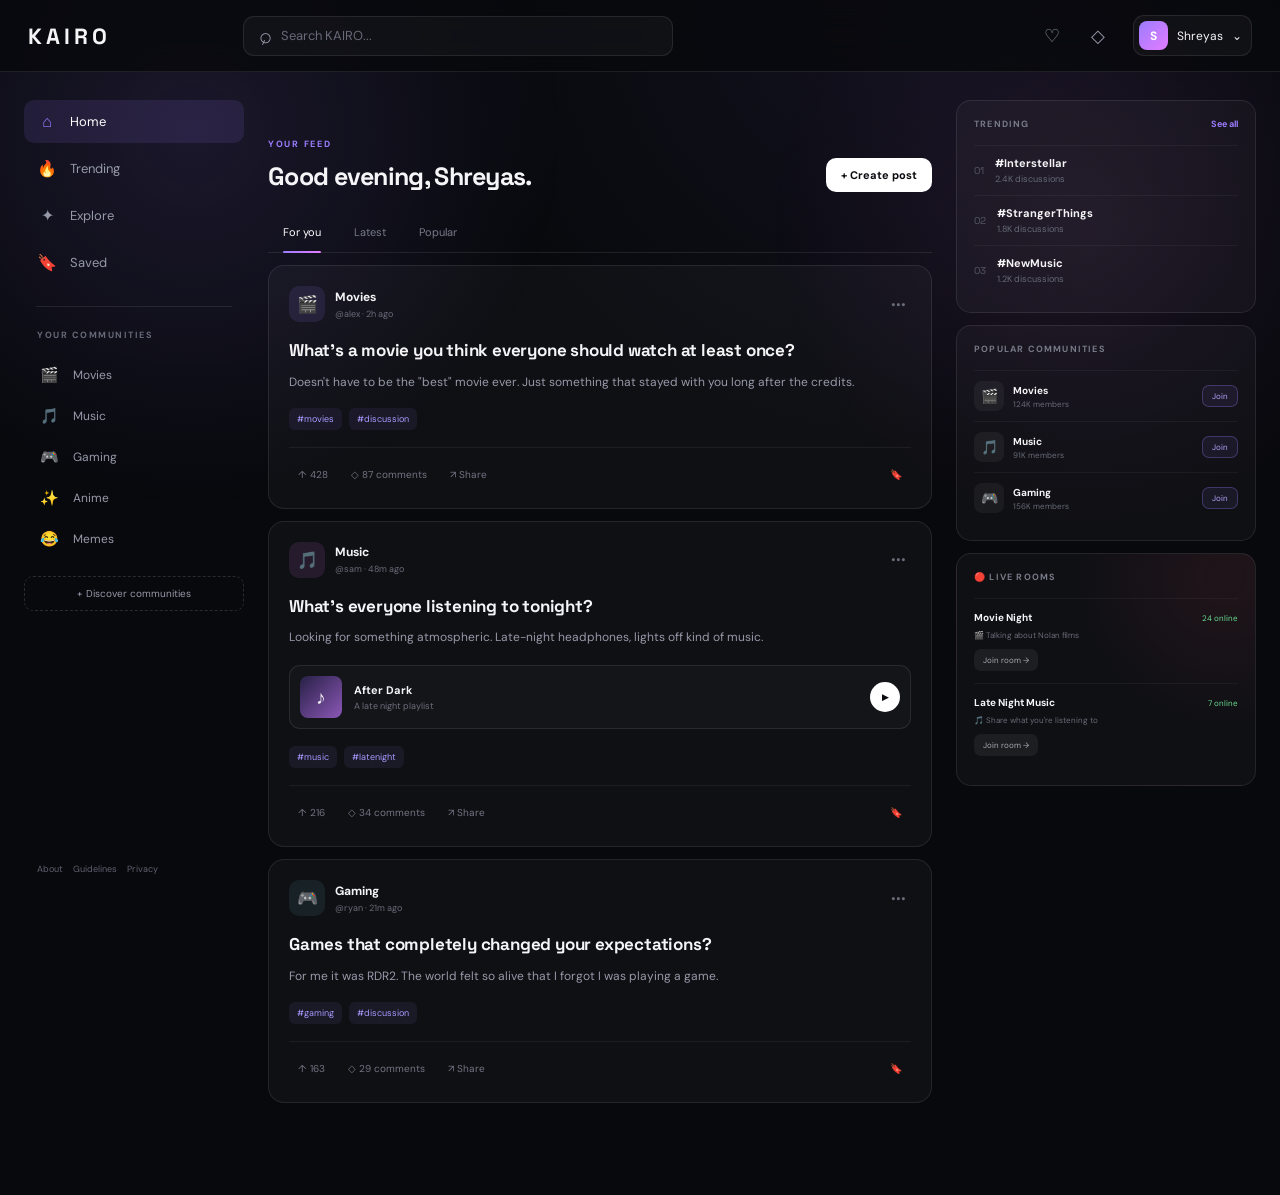
==== frontend/app.html @ 6ef253f0 "Initial KAIRO project" ====
<!DOCTYPE html>
<html lang="en">
<head>
    <meta charset="UTF-8">
    <meta name="viewport" content="width=device-width, initial-scale=1.0">

    <title>KAIRO — Home</title>

    <link rel="stylesheet" href="style.css">
</head>

<body class="app-page">

    <!-- =========================
         TOP NAVIGATION
    ========================== -->

    <header class="app-navbar">

        <div class="app-logo">
            KAIRO
        </div>

        <div class="search-box">
            <span>⌕</span>
            <input
                type="text"
                placeholder="Search KAIRO..."
                id="searchInput"
            >
        </div>

        <div class="app-actions">

            <button class="icon-button" title="Notifications">
                ♡
            </button>

            <button class="icon-button" title="Messages">
                ◇
            </button>

            <button class="profile-button">
                <span class="mini-avatar">S</span>
                <span class="profile-name">Shreyas</span>
                <span>⌄</span>
            </button>

        </div>

    </header>


    <!-- =========================
         APP LAYOUT
    ========================== -->

    <div class="app-layout">


        <!-- =========================
             LEFT SIDEBAR
        ========================== -->

        <aside class="sidebar">

            <nav class="side-navigation">

                <a href="#" class="side-link active">
                    <span>⌂</span>
                    <span>Home</span>
                </a>

                <a href="#" class="side-link">
                    <span>🔥</span>
                    <span>Trending</span>
                </a>

                <a href="#" class="side-link">
                    <span>✦</span>
                    <span>Explore</span>
                </a>

                <a href="#" class="side-link">
                    <span>🔖</span>
                    <span>Saved</span>
                </a>

            </nav>


            <div class="sidebar-divider"></div>


            <div class="sidebar-section">

                <div class="sidebar-title">
                    YOUR COMMUNITIES
                </div>

                <a href="#" class="community-link">
                    <span class="community-icon">🎬</span>
                    <span>Movies</span>
                </a>

                <a href="#" class="community-link">
                    <span class="community-icon">🎵</span>
                    <span>Music</span>
                </a>

                <a href="#" class="community-link">
                    <span class="community-icon">🎮</span>
                    <span>Gaming</span>
                </a>

                <a href="#" class="community-link">
                    <span class="community-icon">✨</span>
                    <span>Anime</span>
                </a>

                <a href="#" class="community-link">
                    <span class="community-icon">😂</span>
                    <span>Memes</span>
                </a>

            </div>


            <button class="discover-button">
                + Discover communities
            </button>


            <div class="sidebar-bottom">

                <span>About</span>
                <span>Guidelines</span>
                <span>Privacy</span>

            </div>

        </aside>


        <!-- =========================
             MAIN FEED
        ========================== -->

        <main class="feed">


            <!-- Feed Header -->

            <div class="feed-header">

                <div>

                    <span class="feed-eyebrow">
                        YOUR FEED
                    </span>

                    <h1>
                        Good evening, Shreyas.
                    </h1>

                </div>


                <button class="create-post-button">
                    + Create post
                </button>

            </div>


            <!-- Feed Filters -->

            <div class="feed-tabs">

                <button class="feed-tab active">
                    For you
                </button>

                <button class="feed-tab">
                    Latest
                </button>

                <button class="feed-tab">
                    Popular
                </button>

            </div>


            <!-- =========================
                 POST 1
            ========================== -->

            <article class="post-card">

                <div class="post-top">

                    <div class="post-community-icon">
                        🎬
                    </div>

                    <div class="post-community-info">

                        <strong>
                            Movies
                        </strong>

                        <span>
                            @alex · 2h ago
                        </span>

                    </div>

                    <button class="post-menu">
                        •••
                    </button>

                </div>


                <h2>
                    What's a movie you think everyone should watch at least once?
                </h2>

                <p class="post-text">
                    Doesn't have to be the "best" movie ever.
                    Just something that stayed with you long after the credits.
                </p>


                <div class="post-tags">
                    <span>#movies</span>
                    <span>#discussion</span>
                </div>


                <div class="post-actions">

                    <button class="vote-button">
                        ↑ <span>428</span>
                    </button>

                    <button class="comment-button">
                        ◇ <span>87 comments</span>
                    </button>

                    <button>
                        ↗ <span>Share</span>
                    </button>

                    <button class="save-post">
                        🔖
                    </button>

                </div>

            </article>


            <!-- =========================
                 POST 2
            ========================== -->

            <article class="post-card">

                <div class="post-top">

                    <div class="post-community-icon music-icon">
                        🎵
                    </div>

                    <div class="post-community-info">

                        <strong>
                            Music
                        </strong>

                        <span>
                            @sam · 48m ago
                        </span>

                    </div>

                    <button class="post-menu">
                        •••
                    </button>

                </div>


                <h2>
                    What's everyone listening to tonight?
                </h2>

                <p class="post-text">
                    Looking for something atmospheric.
                    Late-night headphones, lights off kind of music.
                </p>


                <div class="music-preview">

                    <div class="album-art">
                        ♪
                    </div>

                    <div class="track-info">

                        <strong>
                            After Dark
                        </strong>

                        <span>
                            A late night playlist
                        </span>

                    </div>

                    <button class="play-button">
                        ▶
                    </button>

                </div>


                <div class="post-tags">
                    <span>#music</span>
                    <span>#latenight</span>
                </div>


                <div class="post-actions">

                    <button class="vote-button">
                        ↑ <span>216</span>
                    </button>

                    <button class="comment-button">
                        ◇ <span>34 comments</span>
                    </button>

                    <button>
                        ↗ <span>Share</span>
                    </button>

                    <button class="save-post">
                        🔖
                    </button>

                </div>

            </article>


            <!-- =========================
                 POST 3
            ========================== -->

            <article class="post-card">

                <div class="post-top">

                    <div class="post-community-icon gaming-icon">
                        🎮
                    </div>

                    <div class="post-community-info">

                        <strong>
                            Gaming
                        </strong>

                        <span>
                            @ryan · 21m ago
                        </span>

                    </div>

                    <button class="post-menu">
                        •••
                    </button>

                </div>


                <h2>
                    Games that completely changed your expectations?
                </h2>

                <p class="post-text">
                    For me it was RDR2. The world felt so alive
                    that I forgot I was playing a game.
                </p>


                <div class="post-tags">
                    <span>#gaming</span>
                    <span>#discussion</span>
                </div>


                <div class="post-actions">

                    <button class="vote-button">
                        ↑ <span>163</span>
                    </button>

                    <button class="comment-button">
                        ◇ <span>29 comments</span>
                    </button>

                    <button>
                        ↗ <span>Share</span>
                    </button>

                    <button class="save-post">
                        🔖
                    </button>

                </div>

            </article>

        </main>


        <!-- =========================
             RIGHT SIDEBAR
        ========================== -->

        <aside class="right-sidebar">


            <!-- Trending -->

            <section class="right-card">

                <div class="right-card-header">

                    <span>
                        TRENDING
                    </span>

                    <a href="#">
                        See all
                    </a>

                </div>


                <div class="trending-item">

                    <span class="trending-number">
                        01
                    </span>

                    <div>

                        <strong>
                            #Interstellar
                        </strong>

                        <small>
                            2.4K discussions
                        </small>

                    </div>

                </div>


                <div class="trending-item">

                    <span class="trending-number">
                        02
                    </span>

                    <div>

                        <strong>
                            #StrangerThings
                        </strong>

                        <small>
                            1.8K discussions
                        </small>

                    </div>

                </div>


                <div class="trending-item">

                    <span class="trending-number">
                        03
                    </span>

                    <div>

                        <strong>
                            #NewMusic
                        </strong>

                        <small>
                            1.2K discussions
                        </small>

                    </div>

                </div>

            </section>


            <!-- Communities -->

            <section class="right-card">

                <div class="right-card-header">

                    <span>
                        POPULAR COMMUNITIES
                    </span>

                </div>


                <div class="popular-community">

                    <span class="popular-icon">
                        🎬
                    </span>

                    <div>

                        <strong>
                            Movies
                        </strong>

                        <small>
                            124K members
                        </small>

                    </div>

                    <button>
                        Join
                    </button>

                </div>


                <div class="popular-community">

                    <span class="popular-icon">
                        🎵
                    </span>

                    <div>

                        <strong>
                            Music
                        </strong>

                        <small>
                            91K members
                        </small>

                    </div>

                    <button>
                        Join
                    </button>

                </div>


                <div class="popular-community">

                    <span class="popular-icon">
                        🎮
                    </span>

                    <div>

                        <strong>
                            Gaming
                        </strong>

                        <small>
                            156K members
                        </small>

                    </div>

                    <button>
                        Join
                    </button>

                </div>

            </section>


            <!-- Live Rooms -->

            <section class="right-card live-card">

                <div class="right-card-header">

                    <span>
                        🔴 LIVE ROOMS
                    </span>

                </div>


                <div class="live-room">

                    <div class="live-room-top">

                        <strong>
                            Movie Night
                        </strong>

                        <span>
                            24 online
                        </span>

                    </div>

                    <small>
                        🎬 Talking about Nolan films
                    </small>

                    <button>
                        Join room →
                    </button>

                </div>


                <div class="live-room">

                    <div class="live-room-top">

                        <strong>
                            Late Night Music
                        </strong>

                        <span>
                            7 online
                        </span>

                    </div>

                    <small>
                        🎵 Share what you're listening to
                    </small>

                    <button>
                        Join room →
                    </button>

                </div>

            </section>

        </aside>

    </div>

<!-- =========================
     COMMENTS MODAL
========================== -->

<div class="modal-overlay" id="commentsModal">

    <div class="comments-modal">

        <div class="modal-header">

            <div>
                <span class="modal-eyebrow">
                    DISCUSSION
                </span>

                <h2>
                    Comments
                </h2>
            </div>

            <button class="close-modal" id="closeComments">
                ×
            </button>

        </div>


        <div class="comments-list" id="commentsList">

            <div class="comment">

                <div class="comment-avatar">
                    A
                </div>

                <div class="comment-body">

                    <div class="comment-meta">
                        <strong>@alex</strong>
                        <span>2h ago</span>
                    </div>

                    <p>
                        Interstellar. Easily one of those movies
                        that hits differently every time.
                    </p>

                    <div class="comment-actions">
                        <span>↑ 42</span>
                        <span>Reply</span>
                    </div>

                </div>

            </div>


            <div class="comment">

                <div class="comment-avatar avatar-blue">
                    S
                </div>

                <div class="comment-body">

                    <div class="comment-meta">
                        <strong>@sam</strong>
                        <span>1h ago</span>
                    </div>

                    <p>
                        I'd say The Dark Knight. Still holds up
                        ridiculously well.
                    </p>

                    <div class="comment-actions">
                        <span>↑ 28</span>
                        <span>Reply</span>
                    </div>

                </div>

            </div>

        </div>


        <div class="comment-composer">

            <div class="comment-avatar my-avatar">
                S
            </div>

            <input
                type="text"
                id="commentInput"
                placeholder="Join the conversation..."
            >

            <button id="sendComment">
                →
            </button>

        </div>

    </div>

</div>

<!-- =========================
     CREATE POST MODAL
========================== -->

<div class="modal-overlay" id="createPostModal">

    <div class="create-post-modal">

        <div class="modal-header">

            <div>
                <span class="modal-eyebrow">
                    SHARE SOMETHING
                </span>

                <h2>
                    Create a post
                </h2>
            </div>

            <button class="close-modal" id="closeCreatePost">
                ×
            </button>

        </div>


        <div class="create-post-body">

            <label for="postCommunity">
                Community
            </label>

            <select id="postCommunity">

                <option value="Movies">
                    🎬 Movies
                </option>

                <option value="Music">
                    🎵 Music
                </option>

                <option value="Gaming">
                    🎮 Gaming
                </option>

                <option value="Anime">
                    ✨ Anime
                </option>

                <option value="Memes">
                    😂 Memes
                </option>

            </select>


            <label for="postTitle">
                Title
            </label>

            <input
                type="text"
                id="postTitle"
                placeholder="What's on your mind?"
                maxlength="150"
            >


            <label for="postContent">
                Description
            </label>

            <textarea
                id="postContent"
                placeholder="Add something to the conversation..."
                maxlength="500"
            ></textarea>


            <div class="composer-footer">

                <span id="characterCount">
                    0 / 500
                </span>

                <div class="composer-buttons">

                    <button
                        class="cancel-post"
                        id="cancelCreatePost"
                    >
                        Cancel
                    </button>

                    <button
                        class="submit-post"
                        id="submitCreatePost"
                    >
                        Post →
                    </button>

                </div>

            </div>

        </div>

    </div>

</div>
    <script src="script.js"></script>

</body>
</html>
---- frontend/style.css ----
@import url('https://fonts.googleapis.com/css2?family=DM+Sans:wght@400;500;600;700&family=Space+Grotesk:wght@500;600;700&display=swap');

:root {
    --bg: #08090d;
    --bg-soft: #0d0f15;
    --card: rgba(255, 255, 255, 0.045);
    --card-hover: rgba(255, 255, 255, 0.075);
    --border: rgba(255, 255, 255, 0.09);
    --text: #f5f5f7;
    --muted: #9699a8;
    --purple: #9b7cff;
    --pink: #e47cff;
    --cyan: #6ee7ff;
    --green: #61e294;
}

* {
    margin: 0;
    padding: 0;
    box-sizing: border-box;
}

html {
    scroll-behavior: smooth;
}

body {
    background: var(--bg);
    color: var(--text);
    font-family: "DM Sans", sans-serif;
    overflow-x: hidden;
}

body::before {
    content: "";
    position: fixed;
    inset: 0;
    pointer-events: none;
    background:
        radial-gradient(
            circle at 15% 15%,
            rgba(155, 124, 255, 0.13),
            transparent 28%
        ),
        radial-gradient(
            circle at 85% 25%,
            rgba(228, 124, 255, 0.08),
            transparent 25%
        );
    z-index: -1;
}

button,
a {
    font-family: inherit;
}

button {
    cursor: pointer;
}

/* =========================
   NAVBAR
========================= */

.navbar {
    width: min(1180px, calc(100% - 48px));
    margin: 0 auto;
    height: 82px;

    display: flex;
    align-items: center;
    justify-content: space-between;
}

.logo {
    font-family: "Space Grotesk", sans-serif;
    font-size: 25px;
    font-weight: 700;
    letter-spacing: 5px;
}

.nav-links {
    display: flex;
    gap: 34px;
}

.nav-links a {
    color: var(--muted);
    text-decoration: none;
    font-size: 14px;
    transition: 0.25s ease;
}

.nav-links a:hover {
    color: var(--text);
}

.nav-actions {
    display: flex;
    align-items: center;
    gap: 10px;
}

.login-btn,
.signup-btn {
    border: 0;
    border-radius: 10px;
    padding: 10px 17px;
    font-size: 13px;
    transition: 0.25s ease;
}

.login-btn {
    background: transparent;
    color: var(--text);
}

.login-btn:hover {
    background: rgba(255, 255, 255, 0.06);
}

.signup-btn {
    background: white;
    color: #090a0e;
    font-weight: 600;
}

.signup-btn:hover {
    transform: translateY(-2px);
    box-shadow: 0 8px 30px rgba(255, 255, 255, 0.12);
}

/* =========================
   HERO
========================= */

.hero {
    width: min(1180px, calc(100% - 48px));
    min-height: 700px;
    margin: 0 auto;

    display: grid;
    grid-template-columns: 1fr 0.9fr;
    align-items: center;
    gap: 60px;
}

.hero-content {
    max-width: 620px;
}

.eyebrow,
.section-heading span,
.preview-text > span,
.cta span {
    color: var(--purple);
    font-size: 11px;
    font-weight: 700;
    letter-spacing: 2px;
}

.eyebrow {
    margin-bottom: 25px;
}

.hero h1 {
    font-family: "Space Grotesk", sans-serif;
    font-size: clamp(52px, 6vw, 82px);
    line-height: 0.98;
    letter-spacing: -4px;
    margin-bottom: 28px;
}

.hero h1 span {
    display: block;
    background: linear-gradient(
        100deg,
        var(--purple),
        var(--pink),
        var(--cyan)
    );
    -webkit-background-clip: text;
    background-clip: text;
    color: transparent;
}

.hero-content > p {
    color: var(--muted);
    max-width: 520px;
    font-size: 17px;
    line-height: 1.7;
}

.hero-buttons {
    display: flex;
    gap: 12px;
    margin-top: 34px;
}

.primary-btn,
.secondary-btn {
    border-radius: 12px;
    padding: 14px 20px;
    font-size: 14px;
    font-weight: 600;
    transition: 0.25s ease;
}

.primary-btn {
    border: 0;
    background: linear-gradient(110deg, var(--purple), var(--pink));
    color: white;
    box-shadow: 0 12px 40px rgba(155, 124, 255, 0.2);
}

.primary-btn span {
    margin-left: 9px;
    font-size: 17px;
}

.primary-btn:hover {
    transform: translateY(-3px);
    box-shadow: 0 16px 45px rgba(155, 124, 255, 0.3);
}

.secondary-btn {
    border: 1px solid var(--border);
    background: rgba(255, 255, 255, 0.035);
    color: var(--text);
}

.secondary-btn:hover {
    background: rgba(255, 255, 255, 0.08);
}

/* =========================
   HERO VISUAL
========================= */

.hero-visual {
    position: relative;
    height: 500px;
    display: flex;
    align-items: center;
    justify-content: center;
}

.orb {
    width: 320px;
    height: 320px;
    border-radius: 50%;

    background:
        radial-gradient(
            circle at 35% 30%,
            rgba(255, 255, 255, 0.8),
            rgba(155, 124, 255, 0.35) 15%,
            rgba(155, 124, 255, 0.08) 48%,
            transparent 70%
        );

    filter: blur(1px);

    box-shadow:
        0 0 80px rgba(155, 124, 255, 0.18),
        inset 0 0 80px rgba(228, 124, 255, 0.08);

    animation: float 7s ease-in-out infinite;
}

@keyframes float {
    0%,
    100% {
        transform: translateY(0);
    }

    50% {
        transform: translateY(-18px);
    }
}

.floating-card {
    position: absolute;
    z-index: 2;

    display: flex;
    align-items: center;
    gap: 12px;

    padding: 13px 17px;

    min-width: 175px;

    border: 1px solid var(--border);
    border-radius: 15px;

    background: rgba(18, 19, 27, 0.78);
    backdrop-filter: blur(18px);

    box-shadow: 0 20px 60px rgba(0, 0, 0, 0.35);

    animation: cardFloat 6s ease-in-out infinite;
}

.floating-card strong {
    display: block;
    font-size: 13px;
}

.floating-card small {
    display: block;
    margin-top: 3px;
    color: var(--muted);
    font-size: 10px;
}

.card-icon {
    width: 38px;
    height: 38px;

    display: grid;
    place-items: center;

    border-radius: 11px;
    background: rgba(255, 255, 255, 0.07);

    font-size: 18px;
}

.card-one {
    top: 75px;
    left: 10px;
}

.card-two {
    top: 205px;
    right: -5px;
    animation-delay: -2s;
}

.card-three {
    bottom: 80px;
    left: 45px;
    animation-delay: -4s;
}

@keyframes cardFloat {
    0%,
    100% {
        transform: translateY(0);
    }

    50% {
        transform: translateY(-9px);
    }
}

/* =========================
   CATEGORIES
========================= */

.categories {
    width: min(1180px, calc(100% - 48px));
    margin: 80px auto 150px;
}

.section-heading {
    margin-bottom: 35px;
}

.section-heading h2 {
    margin-top: 12px;
    font-family: "Space Grotesk", sans-serif;
    font-size: 38px;
    letter-spacing: -1.5px;
}

.category-grid {
    display: grid;
    grid-template-columns: repeat(3, 1fr);
    gap: 14px;
}

.category-card {
    padding: 25px;

    border: 1px solid var(--border);
    border-radius: 18px;

    background: var(--card);

    transition:
        transform 0.3s ease,
        background 0.3s ease,
        border-color 0.3s ease;
}

.category-card:hover {
    transform: translateY(-6px);
    background: var(--card-hover);
    border-color: rgba(155, 124, 255, 0.3);
}

.category-emoji {
    font-size: 27px;
    margin-bottom: 25px;
}

.category-card h3 {
    font-family: "Space Grotesk", sans-serif;
    font-size: 18px;
    margin-bottom: 7px;
}

.category-card p {
    color: var(--muted);
    font-size: 13px;
}

/* =========================
   COMMUNITY PREVIEW
========================= */

.community-preview {
    width: min(1180px, calc(100% - 48px));
    margin: 0 auto 150px;

    display: grid;
    grid-template-columns: 0.75fr 1.25fr;
    align-items: center;
    gap: 80px;
}

.preview-text h2 {
    margin: 16px 0 20px;

    font-family: "Space Grotesk", sans-serif;
    font-size: 48px;
    line-height: 1.05;
    letter-spacing: -2px;
}

.preview-text em {
    font-style: normal;

    background: linear-gradient(
        100deg,
        var(--purple),
        var(--pink)
    );

    -webkit-background-clip: text;
    background-clip: text;
    color: transparent;
}

.preview-text p {
    color: var(--muted);
    line-height: 1.7;
    font-size: 15px;
}

.preview-window {
    overflow: hidden;

    border: 1px solid var(--border);
    border-radius: 22px;

    background: rgba(255, 255, 255, 0.035);
    box-shadow: 0 30px 80px rgba(0, 0, 0, 0.35);
}

.window-header {
    display: flex;
    justify-content: space-between;
    align-items: center;

    padding: 18px 20px;

    border-bottom: 1px solid var(--border);
}

.window-community {
    display: flex;
    align-items: center;
    gap: 12px;
}

.window-community > span {
    font-size: 22px;
}

.window-community strong,
.window-community small {
    display: block;
}

.window-community strong {
    font-size: 13px;
}

.window-community small {
    margin-top: 3px;
    color: var(--muted);
    font-size: 10px;
}

.online {
    color: var(--green);
    font-size: 10px;
}

.post {
    display: flex;
    gap: 13px;
    padding: 22px 20px;

    border-bottom: 1px solid rgba(255, 255, 255, 0.055);
}

.avatar {
    width: 34px;
    height: 34px;

    flex-shrink: 0;

    display: grid;
    place-items: center;

    border-radius: 50%;

    background: linear-gradient(135deg, var(--purple), var(--pink));

    font-size: 12px;
    font-weight: 700;
}

.avatar-two {
    background: linear-gradient(135deg, #58d6ff, #6678ff);
}

.post-content {
    flex: 1;
}

.post-meta {
    display: flex;
    gap: 8px;
    align-items: center;
}

.post-meta strong {
    font-size: 12px;
}

.post-meta span {
    color: var(--muted);
    font-size: 10px;
}

.post-content h3 {
    margin: 9px 0 17px;

    font-size: 14px;
    font-weight: 500;
    line-height: 1.5;
}

.post-actions {
    display: flex;
    gap: 18px;

    color: var(--muted);
    font-size: 10px;
}

/* =========================
   CTA
========================= */

.cta {
    width: min(1180px, calc(100% - 48px));
    margin: 0 auto 100px;

    padding: 90px 30px;

    text-align: center;

    border: 1px solid var(--border);
    border-radius: 28px;

    background:
        radial-gradient(
            circle at 50% 100%,
            rgba(155, 124, 255, 0.14),
            transparent 50%
        ),
        rgba(255, 255, 255, 0.025);
}

.cta h2 {
    margin: 15px 0 30px;

    font-family: "Space Grotesk", sans-serif;
    font-size: clamp(35px, 5vw, 58px);
    letter-spacing: -2px;
}

/* =========================
   FOOTER
========================= */

footer {
    width: min(1180px, calc(100% - 48px));

    margin: 0 auto;
    padding: 30px 0 45px;

    display: flex;
    align-items: center;
    justify-content: space-between;

    border-top: 1px solid var(--border);

    color: var(--muted);
    font-size: 11px;
}

.footer-logo {
    color: var(--text);

    font-family: "Space Grotesk", sans-serif;
    font-weight: 700;
    letter-spacing: 4px;
}

/* =========================
   RESPONSIVE
========================= */

@media (max-width: 850px) {

    .navbar {
        height: 70px;
    }

    .nav-links {
        display: none;
    }

    .hero {
        grid-template-columns: 1fr;
        gap: 20px;
        padding-top: 70px;
    }

    .hero-visual {
        height: 400px;
    }

    .hero h1 {
        font-size: 58px;
    }

    .category-grid {
        grid-template-columns: repeat(2, 1fr);
    }

    .community-preview {
        grid-template-columns: 1fr;
        gap: 45px;
    }
}

@media (max-width: 550px) {

    .navbar,
    .hero,
    .categories,
    .community-preview,
    .cta,
    footer {
        width: min(100% - 30px, 1180px);
    }

    .signup-btn {
        padding: 9px 12px;
    }

    .hero {
        padding-top: 50px;
    }

    .hero h1 {
        font-size: 46px;
        letter-spacing: -2.5px;
    }

    .hero-content > p {
        font-size: 15px;
    }

    .hero-buttons {
        flex-direction: column;
        align-items: stretch;
    }

    .hero-visual {
        height: 340px;
    }

    .orb {
        width: 250px;
        height: 250px;
    }

    .card-one {
        left: 0;
        top: 45px;
    }

    .card-two {
        right: 0;
        top: 150px;
    }

    .card-three {
        left: 15px;
        bottom: 35px;
    }

    .category-grid {
        grid-template-columns: 1fr;
    }

    .categories,
    .community-preview {
        margin-bottom: 100px;
    }

    .preview-text h2 {
        font-size: 38px;
    }

    .cta {
        padding: 65px 20px;
    }

    footer {
        flex-direction: column;
        gap: 12px;
        text-align: center;
    }
}
/* =====================================================
   KAIRO APP
   ===================================================== */

.app-page {
    min-height: 100vh;
    background:
        radial-gradient(
            circle at 70% 0%,
            rgba(155, 124, 255, 0.07),
            transparent 30%
        ),
        #08090d;
}


/* =========================
   APP NAVBAR
========================= */

.app-navbar {
    position: sticky;
    top: 0;
    z-index: 100;

    height: 72px;

    padding: 0 28px;

    display: flex;
    align-items: center;
    gap: 35px;

    border-bottom: 1px solid var(--border);

    background: rgba(8, 9, 13, 0.82);
    backdrop-filter: blur(20px);
}

.app-logo {
    width: 180px;

    font-family: "Space Grotesk", sans-serif;
    font-size: 22px;
    font-weight: 700;
    letter-spacing: 4px;
}

.search-box {
    width: min(430px, 40vw);

    height: 40px;

    display: flex;
    align-items: center;
    gap: 10px;

    padding: 0 14px;

    border: 1px solid var(--border);
    border-radius: 11px;

    background: rgba(255, 255, 255, 0.035);
}

.search-box span {
    color: var(--muted);
    font-size: 22px;
    transform: rotate(-20deg);
}

.search-box input {
    width: 100%;

    border: 0;
    outline: 0;

    background: transparent;

    color: var(--text);

    font-family: inherit;
    font-size: 13px;
}

.search-box input::placeholder {
    color: #676a78;
}

.app-actions {
    margin-left: auto;

    display: flex;
    align-items: center;
    gap: 8px;
}

.icon-button {
    width: 38px;
    height: 38px;

    border: 1px solid transparent;
    border-radius: 10px;

    background: transparent;
    color: var(--muted);

    font-size: 18px;

    transition: 0.2s ease;
}

.icon-button:hover {
    color: var(--text);
    background: rgba(255, 255, 255, 0.06);
    border-color: var(--border);
}

.profile-button {
    margin-left: 8px;

    display: flex;
    align-items: center;
    gap: 9px;

    padding: 5px 9px 5px 5px;

    border: 1px solid var(--border);
    border-radius: 11px;

    background: rgba(255, 255, 255, 0.035);
    color: var(--text);

    font-size: 12px;
}

.mini-avatar {
    width: 29px;
    height: 29px;

    display: grid;
    place-items: center;

    border-radius: 8px;

    background: linear-gradient(
        135deg,
        var(--purple),
        var(--pink)
    );

    color: white;
    font-weight: 700;
}


/* =========================
   MAIN APP LAYOUT
========================= */

.app-layout {
    max-width: 1440px;
    margin: 0 auto;

    display: grid;
    grid-template-columns: 220px minmax(450px, 700px) 300px;
    justify-content: center;
    gap: 24px;

    padding: 28px 24px 80px;
}


/* =========================
   LEFT SIDEBAR
========================= */

.sidebar {
    position: sticky;
    top: 100px;

    height: calc(100vh - 125px);

    display: flex;
    flex-direction: column;
}

.side-navigation {
    display: flex;
    flex-direction: column;
    gap: 4px;
}

.side-link {
    display: flex;
    align-items: center;
    gap: 13px;

    padding: 11px 13px;

    border-radius: 10px;

    color: var(--muted);
    text-decoration: none;

    font-size: 13px;

    transition: 0.2s ease;
}

.side-link > span:first-child {
    width: 20px;
    text-align: center;
    font-size: 16px;
}

.side-link:hover {
    color: var(--text);
    background: rgba(255, 255, 255, 0.045);
}

.side-link.active {
    color: white;
    background: rgba(155, 124, 255, 0.12);
}

.side-link.active > span:first-child {
    color: var(--purple);
}

.sidebar-divider {
    height: 1px;
    margin: 22px 12px;

    background: var(--border);
}

.sidebar-section {
    display: flex;
    flex-direction: column;
    gap: 3px;
}

.sidebar-title {
    margin: 0 13px 12px;

    color: #666978;

    font-size: 9px;
    font-weight: 700;
    letter-spacing: 1.5px;
}

.community-link {
    display: flex;
    align-items: center;
    gap: 11px;

    padding: 9px 13px;

    color: var(--muted);
    text-decoration: none;

    border-radius: 9px;

    font-size: 12px;

    transition: 0.2s ease;
}

.community-link:hover {
    color: var(--text);
    background: rgba(255, 255, 255, 0.045);
}

.community-icon {
    width: 25px;
    text-align: center;
    font-size: 15px;
}

.discover-button {
    margin-top: 18px;

    padding: 10px;

    border: 1px dashed rgba(255, 255, 255, 0.14);
    border-radius: 9px;

    background: transparent;
    color: var(--muted);

    font-size: 10px;

    transition: 0.2s ease;
}

.discover-button:hover {
    color: var(--text);
    border-color: rgba(155, 124, 255, 0.5);
}

.sidebar-bottom {
    margin-top: auto;

    display: flex;
    flex-wrap: wrap;
    gap: 10px;

    padding: 0 13px;

    color: #5f6270;

    font-size: 9px;
}


/* =========================
   FEED
========================= */

.feed {
    min-width: 0;
}

.feed-header {
    min-height: 92px;

    display: flex;
    align-items: flex-end;
    justify-content: space-between;

    margin-bottom: 22px;
}

.feed-eyebrow {
    color: var(--purple);

    font-size: 9px;
    font-weight: 700;
    letter-spacing: 1.7px;
}

.feed-header h1 {
    margin-top: 8px;

    font-family: "Space Grotesk", sans-serif;

    font-size: 25px;
    letter-spacing: -0.7px;
}

.create-post-button {
    padding: 10px 15px;

    border: 0;
    border-radius: 10px;

    background: white;
    color: #090a0e;

    font-size: 11px;
    font-weight: 700;

    transition: 0.2s ease;
}

.create-post-button:hover {
    transform: translateY(-2px);
    box-shadow: 0 10px 25px rgba(255, 255, 255, 0.1);
}


/* =========================
   FEED TABS
========================= */

.feed-tabs {
    display: flex;
    gap: 3px;

    margin-bottom: 12px;

    border-bottom: 1px solid var(--border);
}

.feed-tab {
    position: relative;

    padding: 11px 15px 13px;

    border: 0;
    background: transparent;

    color: #777a88;

    font-size: 11px;
}

.feed-tab:hover {
    color: var(--text);
}

.feed-tab.active {
    color: white;
}

.feed-tab.active::after {
    content: "";

    position: absolute;
    left: 15px;
    right: 15px;
    bottom: -1px;

    height: 2px;

    border-radius: 2px;

    background: linear-gradient(
        90deg,
        var(--purple),
        var(--pink)
    );
}


/* =========================
   POST CARDS
========================= */

.post-card {
    margin-bottom: 12px;

    padding: 20px;

    border: 1px solid var(--border);
    border-radius: 16px;

    background: rgba(255, 255, 255, 0.032);

    transition:
        border-color 0.25s ease,
        background 0.25s ease,
        transform 0.25s ease;
}

.post-card:hover {
    border-color: rgba(155, 124, 255, 0.18);
    background: rgba(255, 255, 255, 0.045);
}

.post-top {
    display: flex;
    align-items: center;
    gap: 10px;

    margin-bottom: 17px;
}

.post-community-icon {
    width: 36px;
    height: 36px;

    display: grid;
    place-items: center;

    border-radius: 10px;

    background: rgba(155, 124, 255, 0.12);

    font-size: 17px;
}

.music-icon {
    background: rgba(228, 124, 255, 0.1);
}

.gaming-icon {
    background: rgba(110, 231, 255, 0.08);
}

.post-community-info {
    flex: 1;
}

.post-community-info strong {
    display: block;

    color: var(--text);

    font-size: 12px;
}

.post-community-info span {
    display: block;

    margin-top: 3px;

    color: #696c7a;

    font-size: 9px;
}

.post-menu {
    padding: 5px;

    border: 0;

    background: transparent;
    color: #686b78;

    font-size: 13px;
}

.post-menu:hover {
    color: var(--text);
}

.post-card h2 {
    margin-bottom: 10px;

    font-family: "Space Grotesk", sans-serif;

    font-size: 17px;
    line-height: 1.4;
    letter-spacing: -0.2px;
}

.post-text {
    margin-bottom: 15px;

    color: var(--muted);

    font-size: 12px;
    line-height: 1.65;
}

.post-tags {
    display: flex;
    gap: 7px;

    margin-bottom: 17px;
}

.post-tags span {
    padding: 5px 8px;

    border-radius: 6px;

    background: rgba(155, 124, 255, 0.08);

    color: #a99aff;

    font-size: 9px;
}

.post-actions {
    display: flex;
    align-items: center;
    gap: 5px;

    padding-top: 13px;

    border-top: 1px solid rgba(255, 255, 255, 0.055);
}

.post-actions button {
    padding: 7px 9px;

    border: 0;
    border-radius: 7px;

    background: transparent;
    color: #727583;

    font-family: inherit;
    font-size: 10px;

    transition: 0.2s ease;
}

.post-actions button:hover {
    color: var(--text);
    background: rgba(255, 255, 255, 0.05);
}

.post-actions .save-post {
    margin-left: auto;
}


/* =========================
   MUSIC PREVIEW
========================= */

.music-preview {
    display: flex;
    align-items: center;
    gap: 12px;

    margin: 17px 0;

    padding: 10px;

    border: 1px solid var(--border);
    border-radius: 11px;

    background: rgba(255, 255, 255, 0.025);
}

.album-art {
    width: 42px;
    height: 42px;

    display: grid;
    place-items: center;

    border-radius: 8px;

    background:
        linear-gradient(
            135deg,
            #282047,
            #8b58b6
        );

    font-size: 19px;
}

.track-info {
    flex: 1;
}

.track-info strong {
    display: block;
    font-size: 11px;
}

.track-info span {
    display: block;

    margin-top: 3px;

    color: #6c6f7c;

    font-size: 9px;
}

.play-button {
    width: 30px;
    height: 30px;

    display: grid;
    place-items: center;

    border: 0;
    border-radius: 50%;

    background: white;
    color: #090a0e;

    font-size: 9px;
}


/* =========================
   RIGHT SIDEBAR
========================= */

.right-sidebar {
    display: flex;
    flex-direction: column;
    gap: 12px;
}

.right-card {
    padding: 17px;

    border: 1px solid var(--border);
    border-radius: 15px;

    background: rgba(255, 255, 255, 0.032);
}

.right-card-header {
    display: flex;
    align-items: center;
    justify-content: space-between;

    margin-bottom: 15px;

    color: #777a88;

    font-size: 9px;
    font-weight: 700;
    letter-spacing: 1.2px;
}

.right-card-header a {
    color: var(--purple);

    text-decoration: none;

    font-size: 9px;
    letter-spacing: 0;
}

.trending-item {
    display: flex;
    align-items: center;
    gap: 11px;

    padding: 10px 0;

    border-top: 1px solid rgba(255, 255, 255, 0.045);
}

.trending-number {
    color: #555865;

    font-family: "Space Grotesk", sans-serif;

    font-size: 10px;
}

.trending-item strong {
    display: block;

    font-size: 11px;
}

.trending-item small {
    display: block;

    margin-top: 3px;

    color: #666a77;

    font-size: 9px;
}


/* =========================
   POPULAR COMMUNITIES
========================= */

.popular-community {
    display: flex;
    align-items: center;
    gap: 9px;

    padding: 10px 0;

    border-top: 1px solid rgba(255, 255, 255, 0.045);
}

.popular-icon {
    width: 30px;
    height: 30px;

    display: grid;
    place-items: center;

    border-radius: 8px;

    background: rgba(255, 255, 255, 0.05);

    font-size: 14px;
}

.popular-community > div {
    flex: 1;
}

.popular-community strong {
    display: block;

    font-size: 10px;
}

.popular-community small {
    display: block;

    margin-top: 2px;

    color: #686b78;

    font-size: 8px;
}

.popular-community button {
    padding: 5px 9px;

    border: 1px solid rgba(155, 124, 255, 0.3);
    border-radius: 7px;

    background: rgba(155, 124, 255, 0.08);

    color: #b5a6ff;

    font-size: 8px;
}


/* =========================
   LIVE ROOMS
========================= */

.live-card {
    background:
        radial-gradient(
            circle at 90% 10%,
            rgba(255, 70, 100, 0.07),
            transparent 45%
        ),
        rgba(255, 255, 255, 0.032);
}

.live-room {
    padding: 12px 0;

    border-top: 1px solid rgba(255, 255, 255, 0.045);
}

.live-room-top {
    display: flex;
    align-items: center;
    justify-content: space-between;
}

.live-room-top strong {
    font-size: 10px;
}

.live-room-top span {
    color: #67dd91;

    font-size: 8px;
}

.live-room > small {
    display: block;

    margin-top: 6px;

    color: #696c79;

    font-size: 8px;
}

.live-room button {
    margin-top: 9px;

    padding: 6px 9px;

    border: 0;
    border-radius: 7px;

    background: rgba(255, 255, 255, 0.055);

    color: #a8aab5;

    font-size: 8px;
}


/* =========================
   APP RESPONSIVE
========================= */

@media (max-width: 1150px) {

    .app-layout {
        grid-template-columns: 190px minmax(430px, 1fr);
    }

    .right-sidebar {
        display: none;
    }

    .app-logo {
        width: 150px;
    }
}


@media (max-width: 760px) {

    .app-navbar {
        padding: 0 16px;
        gap: 15px;
    }

    .app-logo {
        width: auto;
    }

    .search-box {
        flex: 1;
        width: auto;
    }

    .profile-name {
        display: none;
    }

    .sidebar {
        display: none;
    }

    .app-layout {
        display: block;
        padding: 18px 14px 60px;
    }

    .feed-header {
        align-items: center;
    }

    .feed-header h1 {
        font-size: 21px;
    }

    .create-post-button {
        padding: 9px 11px;
    }
}


@media (max-width: 500px) {

    .app-navbar {
        height: 62px;
    }

    .app-logo {
        font-size: 18px;
        letter-spacing: 3px;
    }

    .icon-button {
        width: 32px;
        height: 32px;
    }

    .profile-button {
        display: none;
    }

    .search-box {
        height: 36px;
    }

    .feed-header {
        gap: 10px;
    }

    .feed-header h1 {
        font-size: 18px;
    }

    .feed-eyebrow {
        font-size: 8px;
    }

    .create-post-button {
        white-space: nowrap;
        font-size: 9px;
    }

    .post-card {
        padding: 16px;
    }

    .post-card h2 {
        font-size: 15px;
    }

    .post-actions {
        gap: 0;
    }

    .post-actions button {
        padding: 7px 6px;
        font-size: 9px;
    }
}
/* =====================================================
   COMMENTS MODAL
===================================================== */

.modal-overlay {
    position: fixed;
    inset: 0;
    z-index: 500;

    display: none;
    align-items: center;
    justify-content: center;

    padding: 20px;

    background: rgba(0, 0, 0, 0.72);
    backdrop-filter: blur(10px);
}

.modal-overlay.open {
    display: flex;
}

.comments-modal {
    width: min(620px, 100%);
    max-height: min(720px, 90vh);

    display: flex;
    flex-direction: column;

    overflow: hidden;

    border: 1px solid rgba(255, 255, 255, 0.11);
    border-radius: 20px;

    background:
        radial-gradient(
            circle at 90% 0%,
            rgba(155, 124, 255, 0.09),
            transparent 35%
        ),
        #101116;

    box-shadow:
        0 30px 100px rgba(0, 0, 0, 0.6);
}


/* Modal header */

.modal-header {
    display: flex;
    align-items: flex-start;
    justify-content: space-between;

    padding: 22px 24px;

    border-bottom: 1px solid var(--border);
}

.modal-eyebrow {
    color: var(--purple);

    font-size: 8px;
    font-weight: 700;
    letter-spacing: 1.7px;
}

.modal-header h2 {
    margin-top: 6px;

    font-family: "Space Grotesk", sans-serif;

    font-size: 22px;
    letter-spacing: -0.5px;
}

.close-modal {
    width: 34px;
    height: 34px;

    display: grid;
    place-items: center;

    border: 0;
    border-radius: 9px;

    background: rgba(255, 255, 255, 0.05);

    color: var(--muted);

    font-size: 22px;

    transition: 0.2s ease;
}

.close-modal:hover {
    background: rgba(255, 255, 255, 0.09);
    color: white;
}


/* Comments list */

.comments-list {
    flex: 1;

    overflow-y: auto;

    padding: 6px 24px 18px;
}

.comment {
    display: flex;
    gap: 12px;

    padding: 18px 0;

    border-bottom: 1px solid rgba(255, 255, 255, 0.055);
}

.comment-avatar {
    width: 34px;
    height: 34px;

    flex-shrink: 0;

    display: grid;
    place-items: center;

    border-radius: 50%;

    background: linear-gradient(
        135deg,
        var(--purple),
        var(--pink)
    );

    color: white;

    font-size: 11px;
    font-weight: 700;
}

.avatar-blue {
    background: linear-gradient(
        135deg,
        #58d6ff,
        #6678ff
    );
}

.my-avatar {
    background: linear-gradient(
        135deg,
        #8b7cff,
        #d36eff
    );
}

.comment-body {
    flex: 1;
}

.comment-meta {
    display: flex;
    align-items: center;
    gap: 8px;
}

.comment-meta strong {
    font-size: 11px;
}

.comment-meta span {
    color: #656875;

    font-size: 9px;
}

.comment-body p {
    margin-top: 8px;

    color: #c1c2ca;

    font-size: 12px;
    line-height: 1.6;
}

.comment-actions {
    display: flex;
    gap: 16px;

    margin-top: 9px;

    color: #686b78;

    font-size: 9px;
}

.comment-actions span {
    cursor: pointer;

    transition: 0.2s ease;
}

.comment-actions span:hover {
    color: var(--text);
}


/* Comment composer */

.comment-composer {
    display: flex;
    align-items: center;
    gap: 10px;

    padding: 15px 20px;

    border-top: 1px solid var(--border);

    background: rgba(255, 255, 255, 0.025);
}

.comment-composer input {
    flex: 1;

    min-width: 0;

    height: 40px;

    padding: 0 13px;

    border: 1px solid var(--border);
    border-radius: 10px;

    outline: none;

    background: rgba(255, 255, 255, 0.035);

    color: var(--text);

    font-family: inherit;
    font-size: 11px;

    transition: 0.2s ease;
}

.comment-composer input:focus {
    border-color: rgba(155, 124, 255, 0.5);
    background: rgba(255, 255, 255, 0.05);
}

.comment-composer input::placeholder {
    color: #666976;
}

.comment-composer > button {
    width: 40px;
    height: 40px;

    flex-shrink: 0;

    border: 0;
    border-radius: 10px;

    background: linear-gradient(
        110deg,
        var(--purple),
        var(--pink)
    );

    color: white;

    font-size: 17px;
    font-weight: 700;

    transition: 0.2s ease;
}

.comment-composer > button:hover {
    transform: translateY(-2px);

    box-shadow:
        0 8px 25px rgba(155, 124, 255, 0.25);
}


/* Mobile */

@media (max-width: 550px) {

    .modal-overlay {
        padding: 10px;
    }

    .comments-modal {
        max-height: 94vh;
        border-radius: 16px;
    }

    .modal-header {
        padding: 18px;
    }

    .comments-list {
        padding-left: 18px;
        padding-right: 18px;
    }

    .comment-composer {
        padding: 12px;
    }
}
/* =====================================================
   CREATE POST MODAL
===================================================== */

.create-post-modal {
    width: min(620px, 100%);

    overflow: hidden;

    border: 1px solid rgba(255, 255, 255, 0.11);
    border-radius: 20px;

    background:
        radial-gradient(
            circle at 90% 0%,
            rgba(155, 124, 255, 0.09),
            transparent 35%
        ),
        #101116;

    box-shadow:
        0 30px 100px rgba(0, 0, 0, 0.6);
}

.create-post-body {
    padding: 22px 24px 24px;
}

.create-post-body label {
    display: block;

    margin: 0 0 8px;

    color: #858896;

    font-size: 10px;
    font-weight: 600;
}

.create-post-body label:not(:first-child) {
    margin-top: 20px;
}

.create-post-body select,
.create-post-body input,
.create-post-body textarea {
    width: 100%;

    border: 1px solid var(--border);
    border-radius: 10px;

    outline: none;

    background: rgba(255, 255, 255, 0.035);

    color: var(--text);

    font-family: inherit;
    font-size: 12px;

    transition:
        border-color 0.2s ease,
        background 0.2s ease;
}

.create-post-body select,
.create-post-body input {
    height: 43px;
    padding: 0 13px;
}

.create-post-body textarea {
    min-height: 145px;

    padding: 13px;

    resize: vertical;

    line-height: 1.6;
}

.create-post-body select:focus,
.create-post-body input:focus,
.create-post-body textarea:focus {
    border-color: rgba(155, 124, 255, 0.55);

    background: rgba(255, 255, 255, 0.05);
}

.create-post-body input::placeholder,
.create-post-body textarea::placeholder {
    color: #626572;
}

.create-post-body select {
    cursor: pointer;
}

.create-post-body select option {
    background: #15161d;
    color: white;
}


/* Composer footer */

.composer-footer {
    display: flex;
    align-items: center;
    justify-content: space-between;

    margin-top: 18px;
}

#characterCount {
    color: #656875;

    font-size: 9px;
}

.composer-buttons {
    display: flex;
    gap: 8px;
}

.cancel-post,
.submit-post {
    padding: 9px 14px;

    border-radius: 9px;

    font-family: inherit;
    font-size: 10px;
    font-weight: 600;

    transition: 0.2s ease;
}

.cancel-post {
    border: 1px solid var(--border);

    background: transparent;

    color: var(--muted);
}

.cancel-post:hover {
    background: rgba(255, 255, 255, 0.05);
    color: var(--text);
}

.submit-post {
    border: 0;

    background: linear-gradient(
        110deg,
        var(--purple),
        var(--pink)
    );

    color: white;
}

.submit-post:hover {
    transform: translateY(-2px);

    box-shadow:
        0 8px 25px rgba(155, 124, 255, 0.25);
}


/* Mobile */

@media (max-width: 550px) {

    .create-post-body {
        padding: 18px;
    }

    .create-post-modal {
        border-radius: 16px;
    }

    .create-post-body textarea {
        min-height: 120px;
    }

    .composer-footer {
        align-items: flex-end;
        gap: 12px;
    }

    .composer-buttons {
        flex-shrink: 0;
    }
}
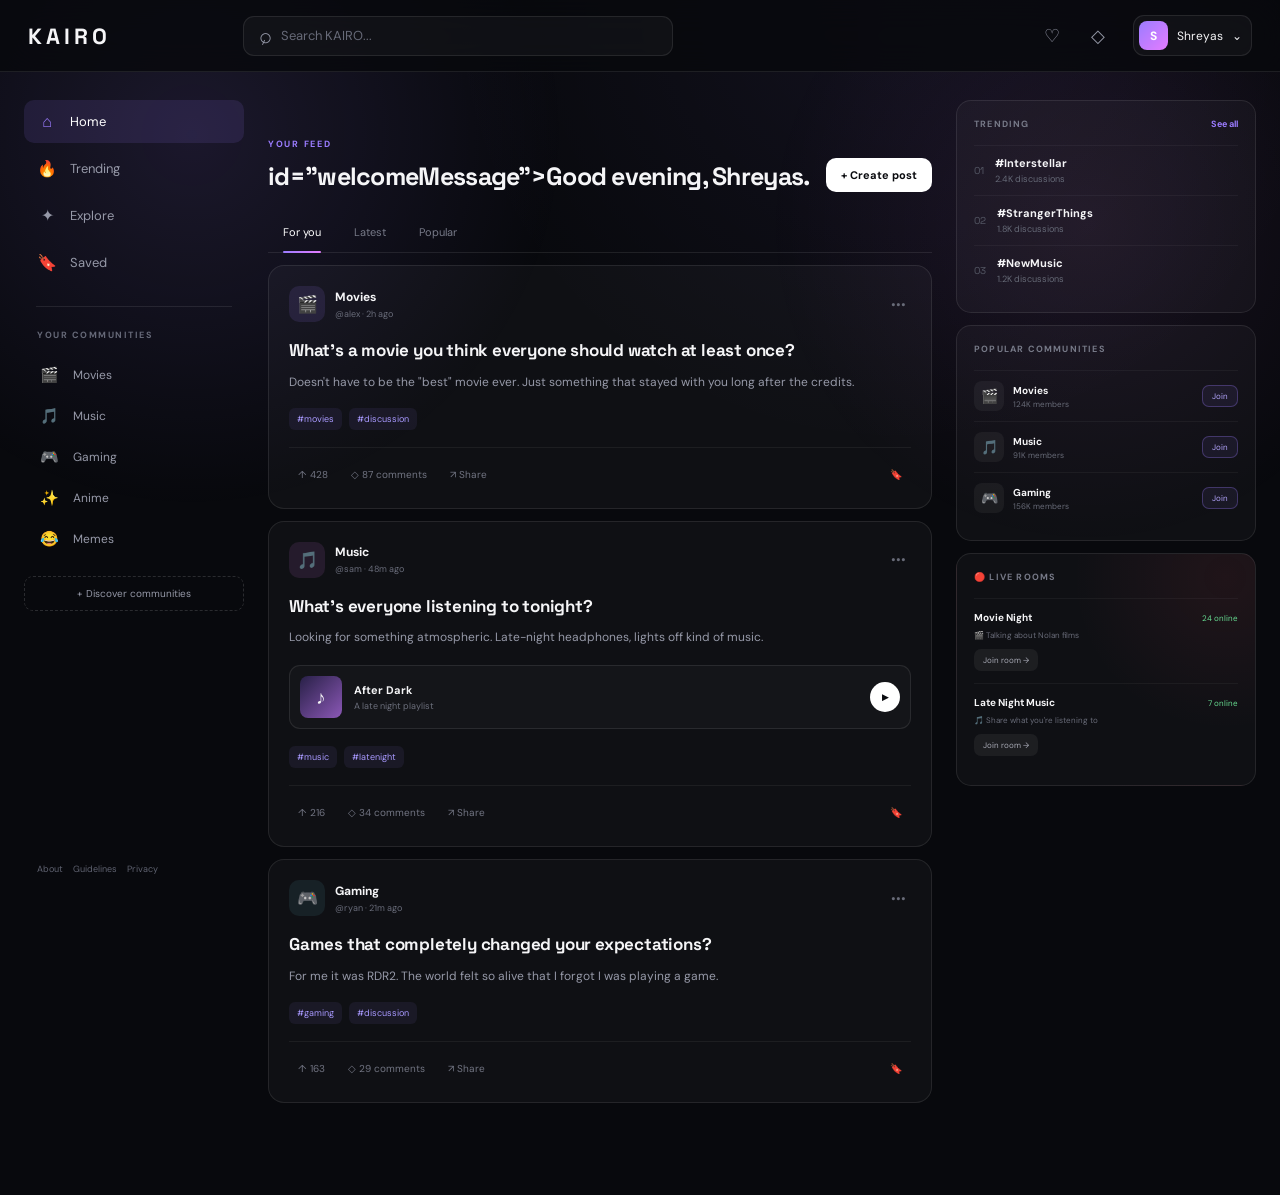
==== commit 7a1fca2e: "Make welcome message dynamic" ====
--- a/frontend/app.html
+++ b/frontend/app.html
@@ -160,7 +160,7 @@
                     </span>
 
                     <h1>
-                        Good evening, Shreyas.
+                        id="welcomeMessage">Good evening, Shreyas.
                     </h1>
 
                 </div>
@@ -897,6 +897,170 @@
     </div>
 
 </div>
+<!-- Authentication Modal -->
+
+<div class="auth-modal" id="authModal">
+
+    <div class="auth-box">
+
+        <button
+            class="auth-close"
+            id="authClose"
+            aria-label="Close"
+        >
+            ×
+        </button>
+
+
+        <div class="auth-header">
+
+            <div class="auth-logo">
+                KAIRO
+            </div>
+
+            <h2 id="authTitle">
+                Welcome back
+            </h2>
+
+            <p id="authSubtitle">
+                Log in to continue to KAIRO.
+            </p>
+
+        </div>
+
+
+        <!-- Login Form -->
+
+        <form
+            id="loginForm"
+            class="auth-form"
+        >
+
+            <label for="loginEmail">
+                Email
+            </label>
+
+            <input
+                type="email"
+                id="loginEmail"
+                placeholder="you@example.com"
+                required
+            >
+
+
+            <label for="loginPassword">
+                Password
+            </label>
+
+            <input
+                type="password"
+                id="loginPassword"
+                placeholder="Enter your password"
+                required
+            >
+
+
+            <button
+                type="submit"
+                class="auth-submit"
+            >
+                Log in
+            </button>
+
+
+            <p class="auth-switch">
+
+                Don't have an account?
+
+                <button
+                    type="button"
+                    id="showSignup"
+                >
+                    Join KAIRO
+                </button>
+
+            </p>
+
+        </form>
+
+
+
+        <!-- Signup Form -->
+
+        <form
+            id="signupForm"
+            class="auth-form"
+            style="display: none;"
+        >
+
+            <label for="signupUsername">
+                Username
+            </label>
+
+            <input
+                type="text"
+                id="signupUsername"
+                placeholder="Choose a username"
+                required
+            >
+
+
+            <label for="signupEmail">
+                Email
+            </label>
+
+            <input
+                type="email"
+                id="signupEmail"
+                placeholder="you@example.com"
+                required
+            >
+
+
+            <label for="signupPassword">
+                Password
+            </label>
+
+            <input
+                type="password"
+                id="signupPassword"
+                placeholder="Create a password"
+                required
+            >
+
+
+            <button
+                type="submit"
+                class="auth-submit"
+            >
+                Create account
+            </button>
+
+
+            <p class="auth-switch">
+
+                Already have an account?
+
+                <button
+                    type="button"
+                    id="showLogin"
+                >
+                    Log in
+                </button>
+
+            </p>
+
+        </form>
+
+
+        <p
+            class="auth-message"
+            id="authMessage"
+        ></p>
+
+    </div>
+
+</div>
     <script src="script.js"></script>
 
 </body>
--- a/frontend/style.css
+++ b/frontend/style.css
@@ -2251,4 +2251,187 @@
     .composer-buttons {
         flex-shrink: 0;
     }
+}
+/* =========================
+   AUTHENTICATION MODAL
+   ========================= */
+
+.auth-modal {
+    position: fixed;
+    inset: 0;
+    z-index: 2000;
+
+    display: flex;
+    align-items: center;
+    justify-content: center;
+
+    padding: 20px;
+
+    background: rgba(0, 0, 0, 0.65);
+    backdrop-filter: blur(8px);
+}
+
+.auth-box {
+    position: relative;
+
+    width: 100%;
+    max-width: 430px;
+
+    padding: 34px;
+
+    background: #15151b;
+    border: 1px solid rgba(255, 255, 255, 0.08);
+    border-radius: 20px;
+
+    box-shadow: 0 25px 70px rgba(0, 0, 0, 0.45);
+}
+
+.auth-close {
+    position: absolute;
+    top: 14px;
+    right: 16px;
+
+    width: 34px;
+    height: 34px;
+
+    border: none;
+    border-radius: 50%;
+
+    background: rgba(255, 255, 255, 0.06);
+    color: #aaa;
+
+    font-size: 24px;
+    line-height: 1;
+
+    cursor: pointer;
+}
+
+.auth-close:hover {
+    background: rgba(255, 255, 255, 0.12);
+    color: white;
+}
+
+.auth-header {
+    text-align: center;
+    margin-bottom: 28px;
+}
+
+.auth-logo {
+    margin-bottom: 10px;
+
+    font-size: 28px;
+    font-weight: 800;
+    letter-spacing: 2px;
+}
+
+.auth-header h2 {
+    margin: 0 0 8px;
+
+    font-size: 25px;
+    color: white;
+}
+
+.auth-header p {
+    margin: 0;
+
+    color: #999;
+    font-size: 14px;
+}
+
+.auth-form {
+    display: flex;
+    flex-direction: column;
+}
+
+.auth-form label {
+    margin-bottom: 7px;
+
+    color: #ddd;
+    font-size: 14px;
+    font-weight: 600;
+}
+
+.auth-form input {
+    width: 100%;
+    box-sizing: border-box;
+
+    margin-bottom: 17px;
+    padding: 13px 14px;
+
+    border: 1px solid rgba(255, 255, 255, 0.1);
+    border-radius: 10px;
+
+    background: #202027;
+    color: white;
+
+    font-size: 14px;
+    outline: none;
+}
+
+.auth-form input::placeholder {
+    color: #666;
+}
+
+.auth-form input:focus {
+    border-color: rgba(255, 255, 255, 0.3);
+}
+
+.auth-submit {
+    width: 100%;
+
+    margin-top: 4px;
+    padding: 13px;
+
+    border: none;
+    border-radius: 10px;
+
+    background: white;
+    color: #111;
+
+    font-size: 15px;
+    font-weight: 700;
+
+    cursor: pointer;
+}
+
+.auth-submit:hover {
+    opacity: 0.9;
+}
+
+.auth-switch {
+    margin: 20px 0 0;
+
+    text-align: center;
+
+    color: #888;
+    font-size: 14px;
+}
+
+.auth-switch button {
+    padding: 0;
+
+    border: none;
+    background: none;
+
+    color: white;
+
+    font-size: 14px;
+    font-weight: 600;
+
+    cursor: pointer;
+}
+
+.auth-switch button:hover {
+    text-decoration: underline;
+}
+
+.auth-message {
+    min-height: 20px;
+
+    margin: 16px 0 0;
+
+    text-align: center;
+
+    color: #ff6b6b;
+    font-size: 13px;
 }
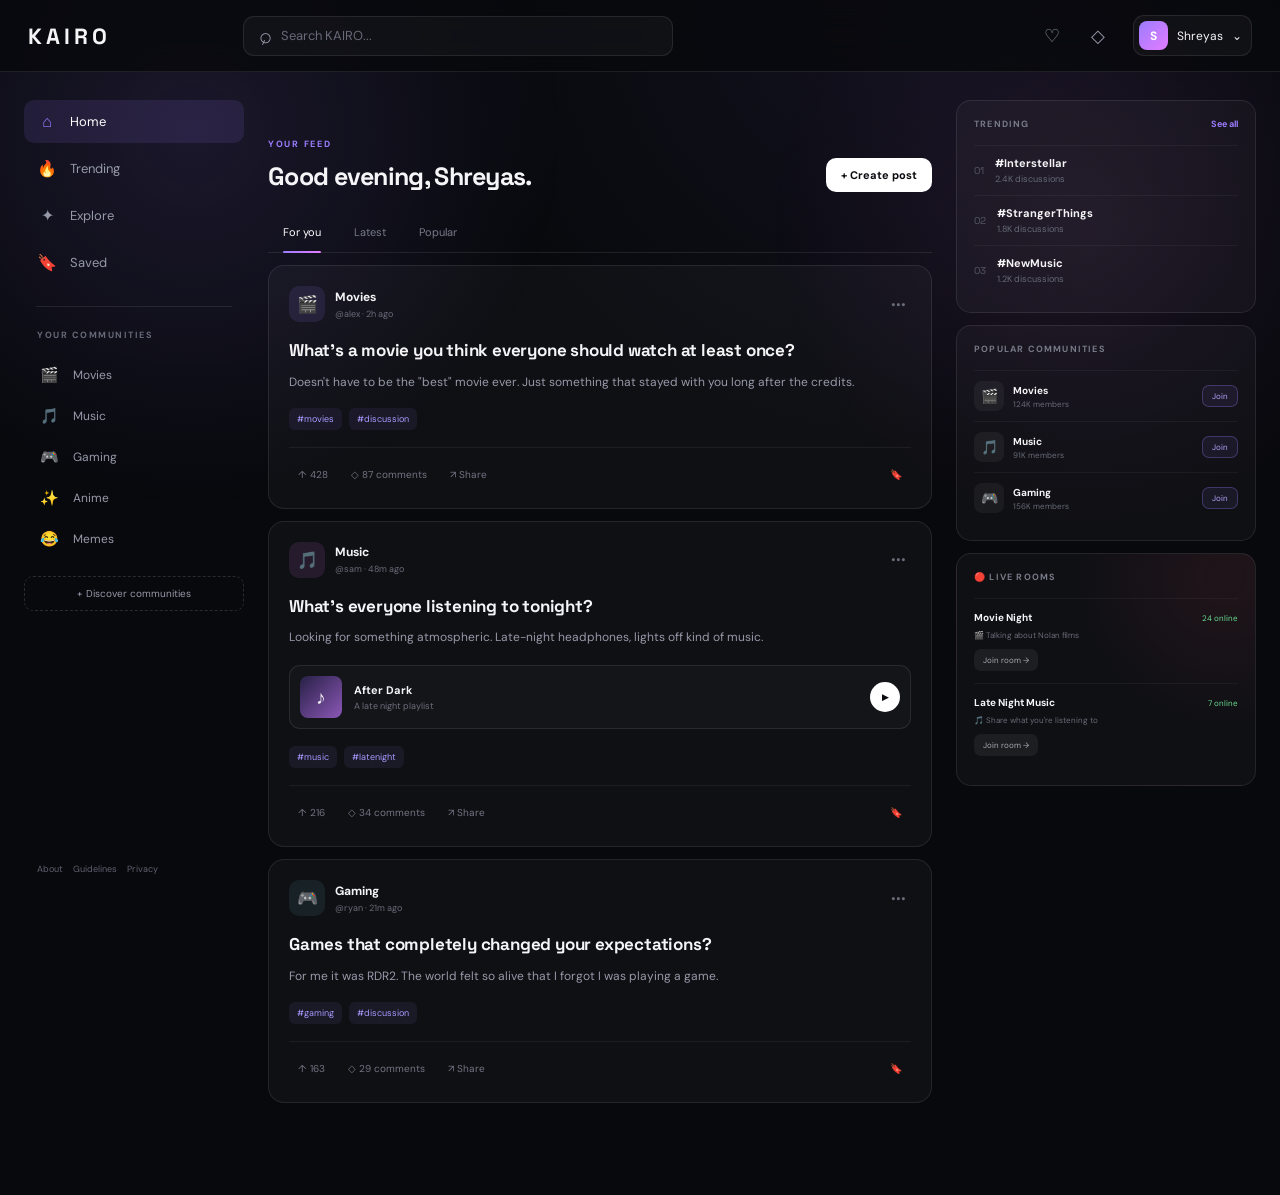
==== commit b7221a47: "Fix welcome message HTML" ====
--- a/frontend/app.html
+++ b/frontend/app.html
@@ -159,10 +159,7 @@
                         YOUR FEED
                     </span>
 
-                    <h1>
-                        id="welcomeMessage">Good evening, Shreyas.
-                    </h1>
-
+                   <h1 id="welcomeMessage">Good evening, Shreyas.</h1>
                 </div>
 
 
